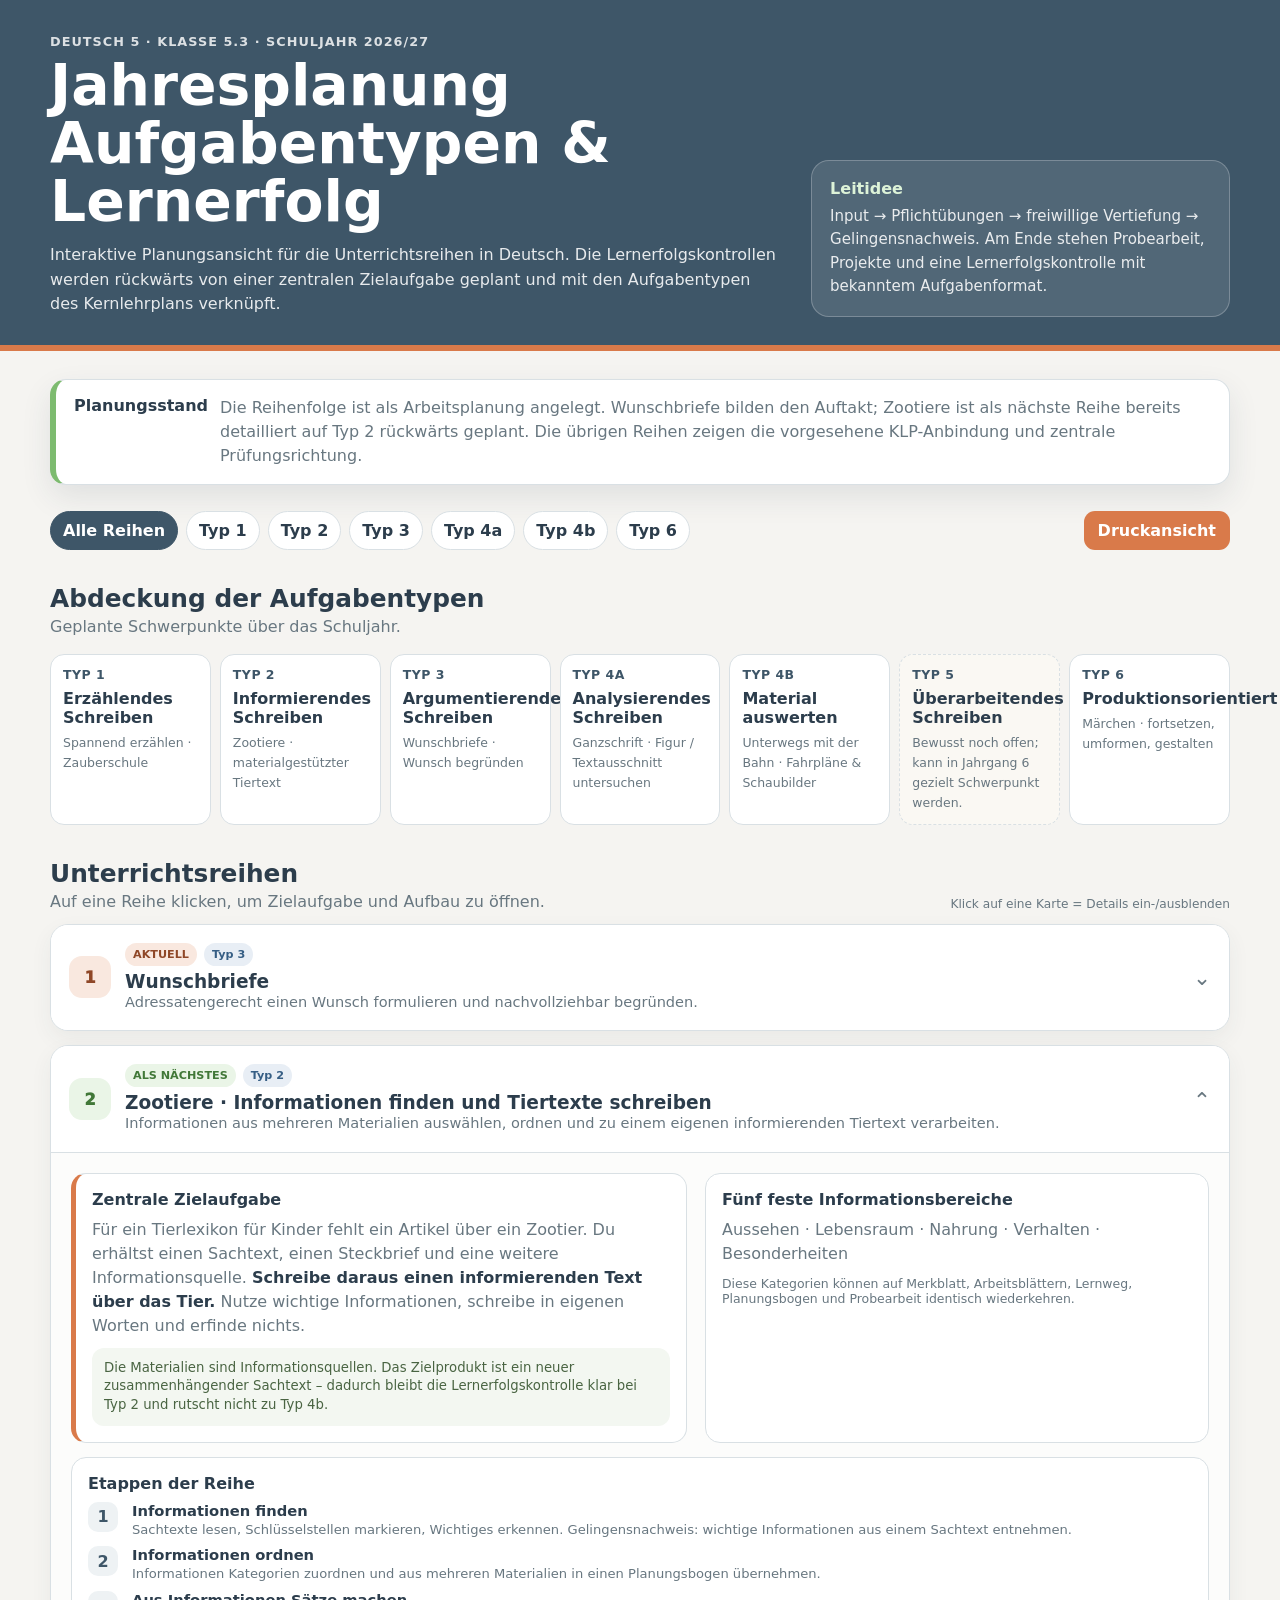
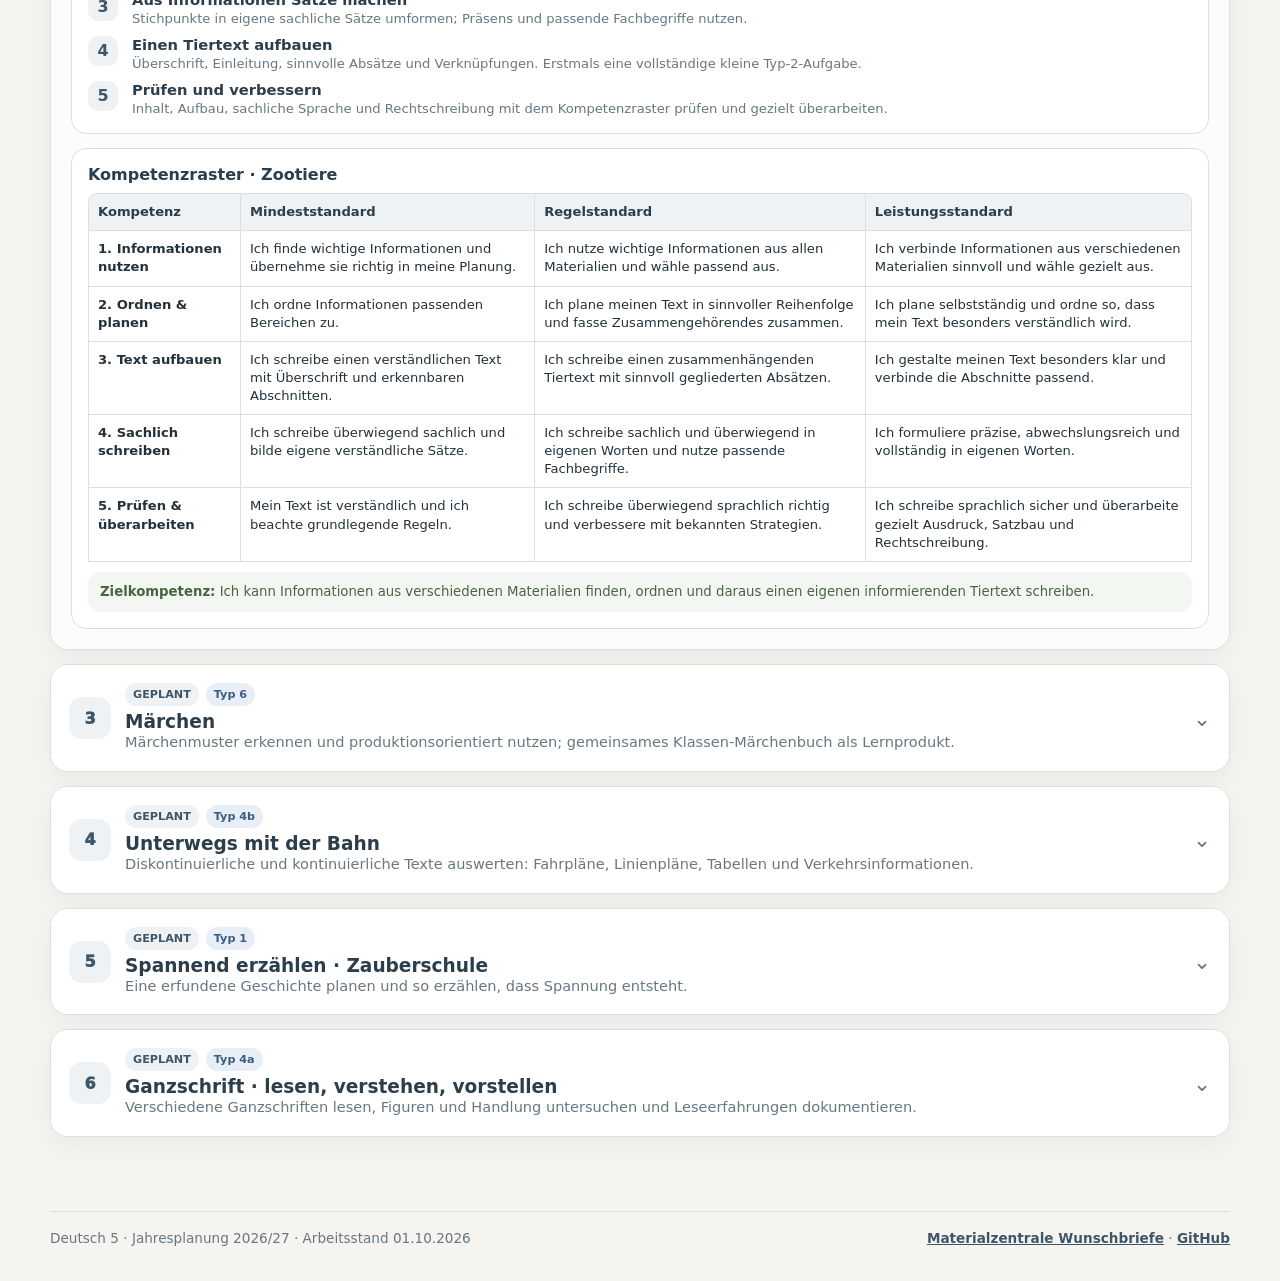
==== Jahresplanung/index.html @ 42d3bc6a "Jahresplanung: interaktive Übersicht der Deutsch-5-Reihen" ====
<!doctype html>
<html lang="de">
<head>
<meta charset="utf-8">
<meta name="viewport" content="width=device-width,initial-scale=1">
<meta name="theme-color" content="#3E5668">
<title>Deutsch 5 · Jahresplanung 2026/27</title>
<style>
:root{
  --slate:#3E5668;--slate-dark:#2C3D4C;--rust:#D97A4A;--sage:#7DBB6F;
  --paper:#F5F4F1;--ink:#24313A;--muted:#687780;--line:#D9E0E4;--white:#fff;
  --soft:#EEF2F4;--blue:#4F7EA8;--gold:#D9A441;--shadow:0 12px 30px rgba(44,61,76,.10)
}
*{box-sizing:border-box}
html{scroll-behavior:smooth}
body{margin:0;font-family:system-ui,-apple-system,"Segoe UI",Arial,sans-serif;background:var(--paper);color:var(--ink)}
button{font:inherit}
.shell{width:min(1180px,calc(100% - 28px));margin:auto}
header{background:var(--slate);color:white;border-bottom:6px solid var(--rust);padding:34px 0 28px}
.hero{display:grid;grid-template-columns:1.4fr .8fr;gap:28px;align-items:end}
.eyebrow{font-size:.8rem;font-weight:900;letter-spacing:.08em;text-transform:uppercase;opacity:.82}
h1{font-size:clamp(2.05rem,5vw,3.55rem);line-height:1.02;margin:8px 0 12px}
header p{margin:0;line-height:1.55;color:rgba(255,255,255,.88);max-width:760px}
.goal{background:rgba(255,255,255,.1);border:1px solid rgba(255,255,255,.24);border-radius:18px;padding:18px}
.goal b{display:block;color:#DDF3D8;margin-bottom:7px}
.goal p{font-size:.94rem}
main{padding:28px 0 52px}
.toolbar{display:flex;align-items:center;justify-content:space-between;gap:14px;flex-wrap:wrap;margin-bottom:20px}
.filters{display:flex;gap:8px;flex-wrap:wrap}
.filter{border:1px solid var(--line);background:white;color:var(--slate-dark);padding:9px 12px;border-radius:999px;font-weight:850;cursor:pointer}
.filter.active{background:var(--slate);color:white;border-color:var(--slate)}
.print{border:0;background:var(--rust);color:white;padding:10px 14px;border-radius:11px;font-weight:900;cursor:pointer}
.intro{display:flex;gap:12px;align-items:flex-start;background:white;border:1px solid var(--line);border-left:6px solid var(--sage);padding:16px 18px;border-radius:16px;box-shadow:var(--shadow);margin-bottom:26px}
.intro strong{color:var(--slate-dark)}
.intro span{color:var(--muted);line-height:1.5}
.coverage{display:grid;grid-template-columns:repeat(7,minmax(0,1fr));gap:9px;margin:18px 0 32px}
.typebox{background:white;border:1px solid var(--line);border-radius:14px;padding:12px;min-height:100px}
.typebox .type{font-size:.78rem;font-weight:900;color:var(--slate);text-transform:uppercase;letter-spacing:.04em}
.typebox strong{display:block;margin:7px 0 5px;color:var(--slate-dark)}
.typebox span{font-size:.78rem;color:var(--muted);line-height:1.35}
.typebox.open{border-style:dashed;background:#FAF8F3}
.section-head{display:flex;align-items:end;justify-content:space-between;gap:12px;margin:34px 0 13px}
.section-head h2{margin:0;color:var(--slate-dark);font-size:1.55rem}
.section-head p{margin:4px 0 0;color:var(--muted)}
.timeline{display:grid;gap:14px}
.unit{background:white;border:1px solid var(--line);border-radius:18px;box-shadow:0 8px 22px rgba(44,61,76,.06);overflow:hidden}
.unit[hidden]{display:none}
.unit-head{width:100%;border:0;background:white;text-align:left;padding:18px;display:grid;grid-template-columns:auto 1fr auto;gap:14px;align-items:center;cursor:pointer}
.nr{width:42px;height:42px;border-radius:13px;background:var(--soft);display:grid;place-items:center;font-weight:950;color:var(--slate)}
.unit.current .nr{background:#F9E8DF;color:#8F4727}
.unit.next .nr{background:#EAF5E7;color:#417838}
.unit-title{min-width:0}
.meta{display:flex;gap:7px;align-items:center;flex-wrap:wrap;margin-bottom:5px}
.badge{font-size:.7rem;font-weight:900;padding:5px 8px;border-radius:999px;background:var(--soft);color:var(--slate)}
.badge.current{background:#F9E8DF;color:#8F4727}
.badge.next{background:#EAF5E7;color:#417838}
.badge.type{background:#E8EEF5;color:#365E84}
.unit h3{margin:0;color:var(--slate-dark);font-size:1.16rem}
.unit-summary{margin-top:5px;color:var(--muted);line-height:1.42;font-size:.91rem}
.chev{font-size:1.35rem;color:var(--muted);transition:.2s transform}
.unit.open .chev{transform:rotate(180deg)}
.detail{display:none;border-top:1px solid var(--line);background:#FCFCFB;padding:20px}
.unit.open .detail{display:block}
.detail-grid{display:grid;grid-template-columns:1.1fr .9fr;gap:18px}
.panel{background:white;border:1px solid var(--line);border-radius:15px;padding:16px}
.panel h4{margin:0 0 9px;color:var(--slate-dark)}
.panel p{margin:0;color:var(--muted);line-height:1.5}
.task{border-left:5px solid var(--rust)}
.task strong{color:var(--slate-dark)}
.steps{display:grid;gap:8px;margin-top:8px}
.step{display:grid;grid-template-columns:34px 1fr;gap:10px;align-items:start}
.step i{font-style:normal;width:30px;height:30px;border-radius:10px;background:var(--soft);display:grid;place-items:center;font-weight:900;color:var(--slate)}
.step b{display:block;font-size:.92rem;color:var(--slate-dark)}
.step span{display:block;font-size:.82rem;color:var(--muted);line-height:1.35;margin-top:2px}
.comp{width:100%;border-collapse:separate;border-spacing:0;margin-top:9px;font-size:.82rem}
.comp th,.comp td{border-right:1px solid var(--line);border-bottom:1px solid var(--line);padding:9px;vertical-align:top;line-height:1.38}
.comp th:first-child,.comp td:first-child{border-left:1px solid var(--line)}
.comp th{background:var(--soft);color:var(--slate-dark);text-align:left}
.comp tr:first-child th{border-top:1px solid var(--line)}
.comp tr:first-child th:first-child{border-top-left-radius:9px}
.comp tr:first-child th:last-child{border-top-right-radius:9px}
.note{margin-top:10px;padding:11px 12px;border-radius:12px;background:#F3F7F1;color:#496442;font-size:.83rem;line-height:1.4}
.micro{font-size:.76rem;color:var(--muted)}
.legend{display:flex;gap:10px;flex-wrap:wrap;margin-top:10px}
.legend span{font-size:.78rem;color:var(--muted)}
footer{padding:22px 0 35px;color:var(--muted);font-size:.85rem}
footer .shell{border-top:1px solid var(--line);padding-top:18px;display:flex;justify-content:space-between;gap:12px;flex-wrap:wrap}
footer a{font-weight:800;color:var(--slate)}
@media(max-width:980px){.coverage{grid-template-columns:repeat(4,1fr)}.detail-grid{grid-template-columns:1fr}}
@media(max-width:760px){.hero{grid-template-columns:1fr}.coverage{grid-template-columns:repeat(2,1fr)}.unit-head{grid-template-columns:auto 1fr}.chev{grid-column:2;justify-self:end;margin-top:-36px}.comp{font-size:.75rem}}
@media(max-width:520px){.shell{width:min(100% - 18px,1180px)}.coverage{grid-template-columns:1fr}.unit-head{padding:15px}.detail{padding:14px}}
@media print{
  body{background:white}.toolbar,.chev{display:none!important}header{padding:18px 0;background:white;color:var(--ink);border-bottom:2px solid #999}header p{color:var(--muted)}.goal{border:1px solid #bbb}.goal b{color:var(--ink)}
  .unit{break-inside:avoid;box-shadow:none}.detail{display:block!important}.coverage{grid-template-columns:repeat(4,1fr)}footer{display:none}
}
</style>
</head>
<body>
<header>
  <div class="shell hero">
    <div>
      <div class="eyebrow">Deutsch 5 · Klasse 5.3 · Schuljahr 2026/27</div>
      <h1>Jahresplanung<br>Aufgabentypen & Lernerfolg</h1>
      <p>Interaktive Planungsansicht für die Unterrichtsreihen in Deutsch. Die Lernerfolgskontrollen werden rückwärts von einer zentralen Zielaufgabe geplant und mit den Aufgabentypen des Kernlehrplans verknüpft.</p>
    </div>
    <aside class="goal">
      <b>Leitidee</b>
      <p>Input → Pflichtübungen → freiwillige Vertiefung → Gelingensnachweis. Am Ende stehen Probearbeit, Projekte und eine Lernerfolgskontrolle mit bekanntem Aufgabenformat.</p>
    </aside>
  </div>
</header>

<main class="shell">
  <div class="intro">
    <strong>Planungsstand</strong>
    <span>Die Reihenfolge ist als Arbeitsplanung angelegt. Wunschbriefe bilden den Auftakt; Zootiere ist als nächste Reihe bereits detailliert auf Typ 2 rückwärts geplant. Die übrigen Reihen zeigen die vorgesehene KLP-Anbindung und zentrale Prüfungsrichtung.</span>
  </div>

  <div class="toolbar">
    <div class="filters" aria-label="Filter nach Aufgabentyp">
      <button class="filter active" data-filter="all">Alle Reihen</button>
      <button class="filter" data-filter="1">Typ 1</button>
      <button class="filter" data-filter="2">Typ 2</button>
      <button class="filter" data-filter="3">Typ 3</button>
      <button class="filter" data-filter="4a">Typ 4a</button>
      <button class="filter" data-filter="4b">Typ 4b</button>
      <button class="filter" data-filter="6">Typ 6</button>
    </div>
    <button class="print" onclick="window.print()">Druckansicht</button>
  </div>

  <div class="section-head">
    <div><h2>Abdeckung der Aufgabentypen</h2><p>Geplante Schwerpunkte über das Schuljahr.</p></div>
  </div>
  <div class="coverage">
    <div class="typebox"><div class="type">Typ 1</div><strong>Erzählendes Schreiben</strong><span>Spannend erzählen · Zauberschule</span></div>
    <div class="typebox"><div class="type">Typ 2</div><strong>Informierendes Schreiben</strong><span>Zootiere · materialgestützter Tiertext</span></div>
    <div class="typebox"><div class="type">Typ 3</div><strong>Argumentierendes Schreiben</strong><span>Wunschbriefe · Wunsch begründen</span></div>
    <div class="typebox"><div class="type">Typ 4a</div><strong>Analysierendes Schreiben</strong><span>Ganzschrift · Figur / Textausschnitt untersuchen</span></div>
    <div class="typebox"><div class="type">Typ 4b</div><strong>Material auswerten</strong><span>Unterwegs mit der Bahn · Fahrpläne & Schaubilder</span></div>
    <div class="typebox open"><div class="type">Typ 5</div><strong>Überarbeitendes Schreiben</strong><span>Bewusst noch offen; kann in Jahrgang 6 gezielt Schwerpunkt werden.</span></div>
    <div class="typebox"><div class="type">Typ 6</div><strong>Produktionsorientiert</strong><span>Märchen · fortsetzen, umformen, gestalten</span></div>
  </div>

  <div class="section-head">
    <div><h2>Unterrichtsreihen</h2><p>Auf eine Reihe klicken, um Zielaufgabe und Aufbau zu öffnen.</p></div>
    <div class="micro">Klick auf eine Karte = Details ein-/ausblenden</div>
  </div>

  <div class="timeline">

    <article class="unit current" data-type="3">
      <button class="unit-head" aria-expanded="false">
        <span class="nr">1</span>
        <span class="unit-title">
          <span class="meta"><span class="badge current">AKTUELL</span><span class="badge type">Typ 3</span></span>
          <h3>Wunschbriefe</h3>
          <span class="unit-summary">Adressatengerecht einen Wunsch formulieren und nachvollziehbar begründen.</span>
        </span>
        <span class="chev">⌄</span>
      </button>
      <div class="detail">
        <div class="detail-grid">
          <div class="panel task"><h4>Zentrale Lernerfolgskontrolle</h4><p><strong>Schreibe einen Wunschbrief</strong> zu einer schulnahen Situation. Formuliere deinen Wunsch freundlich und verständlich und begründe ihn passend für die angesprochene Person.</p></div>
          <div class="panel"><h4>Reihenlogik</h4><p>Briefaufbau, adressatengerechtes Formulieren, Wunsch präzisieren, Gründe entwickeln, Probearbeit und mehrere LEK-Termine.</p><div class="note">Die bestehende Reihe bleibt die Referenz für den SRL-Aufbau: klare Inputs, Pflichtübungen, freiwillige Vertiefungen, Projekte, Probearbeit und Lernerfolgskontrolle.</div></div>
        </div>
      </div>
    </article>

    <article class="unit next open" data-type="2">
      <button class="unit-head" aria-expanded="true">
        <span class="nr">2</span>
        <span class="unit-title">
          <span class="meta"><span class="badge next">ALS NÄCHSTES</span><span class="badge type">Typ 2</span></span>
          <h3>Zootiere · Informationen finden und Tiertexte schreiben</h3>
          <span class="unit-summary">Informationen aus mehreren Materialien auswählen, ordnen und zu einem eigenen informierenden Tiertext verarbeiten.</span>
        </span>
        <span class="chev">⌄</span>
      </button>
      <div class="detail">
        <div class="detail-grid">
          <div class="panel task">
            <h4>Zentrale Zielaufgabe</h4>
            <p>Für ein Tierlexikon für Kinder fehlt ein Artikel über ein Zootier. Du erhältst einen Sachtext, einen Steckbrief und eine weitere Informationsquelle. <strong>Schreibe daraus einen informierenden Text über das Tier.</strong> Nutze wichtige Informationen, schreibe in eigenen Worten und erfinde nichts.</p>
            <div class="note">Die Materialien sind Informationsquellen. Das Zielprodukt ist ein neuer zusammenhängender Sachtext – dadurch bleibt die Lernerfolgskontrolle klar bei Typ 2 und rutscht nicht zu Typ 4b.</div>
          </div>
          <div class="panel">
            <h4>Fünf feste Informationsbereiche</h4>
            <p>Aussehen · Lebensraum · Nahrung · Verhalten · Besonderheiten</p>
            <div class="legend"><span>Diese Kategorien können auf Merkblatt, Arbeitsblättern, Lernweg, Planungsbogen und Probearbeit identisch wiederkehren.</span></div>
          </div>
        </div>

        <div class="panel" style="margin-top:14px">
          <h4>Etappen der Reihe</h4>
          <div class="steps">
            <div class="step"><i>1</i><div><b>Informationen finden</b><span>Sachtexte lesen, Schlüsselstellen markieren, Wichtiges erkennen. Gelingensnachweis: wichtige Informationen aus einem Sachtext entnehmen.</span></div></div>
            <div class="step"><i>2</i><div><b>Informationen ordnen</b><span>Informationen Kategorien zuordnen und aus mehreren Materialien in einen Planungsbogen übernehmen.</span></div></div>
            <div class="step"><i>3</i><div><b>Aus Informationen Sätze machen</b><span>Stichpunkte in eigene sachliche Sätze umformen; Präsens und passende Fachbegriffe nutzen.</span></div></div>
            <div class="step"><i>4</i><div><b>Einen Tiertext aufbauen</b><span>Überschrift, Einleitung, sinnvolle Absätze und Verknüpfungen. Erstmals eine vollständige kleine Typ-2-Aufgabe.</span></div></div>
            <div class="step"><i>5</i><div><b>Prüfen und verbessern</b><span>Inhalt, Aufbau, sachliche Sprache und Rechtschreibung mit dem Kompetenzraster prüfen und gezielt überarbeiten.</span></div></div>
          </div>
        </div>

        <div class="panel" style="margin-top:14px">
          <h4>Kompetenzraster · Zootiere</h4>
          <table class="comp">
            <tr><th>Kompetenz</th><th>Mindeststandard</th><th>Regelstandard</th><th>Leistungsstandard</th></tr>
            <tr><td><b>1. Informationen nutzen</b></td><td>Ich finde wichtige Informationen und übernehme sie richtig in meine Planung.</td><td>Ich nutze wichtige Informationen aus allen Materialien und wähle passend aus.</td><td>Ich verbinde Informationen aus verschiedenen Materialien sinnvoll und wähle gezielt aus.</td></tr>
            <tr><td><b>2. Ordnen & planen</b></td><td>Ich ordne Informationen passenden Bereichen zu.</td><td>Ich plane meinen Text in sinnvoller Reihenfolge und fasse Zusammengehörendes zusammen.</td><td>Ich plane selbstständig und ordne so, dass mein Text besonders verständlich wird.</td></tr>
            <tr><td><b>3. Text aufbauen</b></td><td>Ich schreibe einen verständlichen Text mit Überschrift und erkennbaren Abschnitten.</td><td>Ich schreibe einen zusammenhängenden Tiertext mit sinnvoll gegliederten Absätzen.</td><td>Ich gestalte meinen Text besonders klar und verbinde die Abschnitte passend.</td></tr>
            <tr><td><b>4. Sachlich schreiben</b></td><td>Ich schreibe überwiegend sachlich und bilde eigene verständliche Sätze.</td><td>Ich schreibe sachlich und überwiegend in eigenen Worten und nutze passende Fachbegriffe.</td><td>Ich formuliere präzise, abwechslungsreich und vollständig in eigenen Worten.</td></tr>
            <tr><td><b>5. Prüfen & überarbeiten</b></td><td>Mein Text ist verständlich und ich beachte grundlegende Regeln.</td><td>Ich schreibe überwiegend sprachlich richtig und verbessere mit bekannten Strategien.</td><td>Ich schreibe sprachlich sicher und überarbeite gezielt Ausdruck, Satzbau und Rechtschreibung.</td></tr>
          </table>
          <div class="note"><strong>Zielkompetenz:</strong> Ich kann Informationen aus verschiedenen Materialien finden, ordnen und daraus einen eigenen informierenden Tiertext schreiben.</div>
        </div>
      </div>
    </article>

    <article class="unit" data-type="6">
      <button class="unit-head" aria-expanded="false">
        <span class="nr">3</span>
        <span class="unit-title">
          <span class="meta"><span class="badge">GEPLANT</span><span class="badge type">Typ 6</span></span>
          <h3>Märchen</h3>
          <span class="unit-summary">Märchenmuster erkennen und produktionsorientiert nutzen; gemeinsames Klassen-Märchenbuch als Lernprodukt.</span>
        </span>
        <span class="chev">⌄</span>
      </button>
      <div class="detail">
        <div class="detail-grid">
          <div class="panel task"><h4>Zentrale Lernerfolgskontrolle</h4><p>Ein Märchen nach klaren Vorgaben <strong>fortsetzen, umformen oder neu strukturieren</strong>. Vorgegebene Märchenmerkmale und ein verständlicher Handlungsverlauf werden gezielt genutzt.</p></div>
          <div class="panel"><h4>Mögliche Etappen</h4><p>Märchenmerkmale entdecken → Figuren und typische Rollen → Handlungsaufbau → Sprache und Erzählmuster → eigene Produktion → Überarbeitung.</p><div class="note">Lernprodukt: klassenweites Märchenbuch. Die Prüfungsaufgabe bleibt davon unabhängig und verwendet einen neuen Ausgangstext bzw. neue Vorgaben.</div></div>
        </div>
      </div>
    </article>

    <article class="unit" data-type="4b">
      <button class="unit-head" aria-expanded="false">
        <span class="nr">4</span>
        <span class="unit-title">
          <span class="meta"><span class="badge">GEPLANT</span><span class="badge type">Typ 4b</span></span>
          <h3>Unterwegs mit der Bahn</h3>
          <span class="unit-summary">Diskontinuierliche und kontinuierliche Texte auswerten: Fahrpläne, Linienpläne, Tabellen und Verkehrsinformationen.</span>
        </span>
        <span class="chev">⌄</span>
      </button>
      <div class="detail">
        <div class="detail-grid">
          <div class="panel task"><h4>Zentrale Lernerfolgskontrolle</h4><p>Eine konkrete Fahrt planen und begründete Entscheidungen aus mehreren Materialien ableiten: <strong>Verbindungen ermitteln, Umstiege erkennen, Informationen vergleichen und Aussagen belegen.</strong></p></div>
          <div class="panel"><h4>Mögliche Etappen</h4><p>Fahrplantabellen lesen → Linienpläne verstehen → Informationen kombinieren → Verbindungen vergleichen → Störungen / Hinweise einbeziehen → komplexe Materialaufgabe.</p></div>
        </div>
      </div>
    </article>

    <article class="unit" data-type="1">
      <button class="unit-head" aria-expanded="false">
        <span class="nr">5</span>
        <span class="unit-title">
          <span class="meta"><span class="badge">GEPLANT</span><span class="badge type">Typ 1</span></span>
          <h3>Spannend erzählen · Zauberschule</h3>
          <span class="unit-summary">Eine erfundene Geschichte planen und so erzählen, dass Spannung entsteht.</span>
        </span>
        <span class="chev">⌄</span>
      </button>
      <div class="detail">
        <div class="detail-grid">
          <div class="panel task"><h4>Zentrale Lernerfolgskontrolle</h4><p>Aus einer Ausgangssituation an einer erfundenen Zauberschule eine <strong>spannende Erzählung</strong> entwickeln. Figuren, Handlung, Spannungsaufbau und sprachliche Mittel werden passend eingesetzt.</p></div>
          <div class="panel"><h4>Mögliche Etappen</h4><p>Ideen entwickeln → Handlung planen → Spannungskurve → anschaulich erzählen → wörtliche Rede / Gedanken → Schluss gestalten → überarbeiten.</p></div>
        </div>
      </div>
    </article>

    <article class="unit" data-type="4a">
      <button class="unit-head" aria-expanded="false">
        <span class="nr">6</span>
        <span class="unit-title">
          <span class="meta"><span class="badge">GEPLANT</span><span class="badge type">Typ 4a</span></span>
          <h3>Ganzschrift · lesen, verstehen, vorstellen</h3>
          <span class="unit-summary">Verschiedene Ganzschriften lesen, Figuren und Handlung untersuchen und Leseerfahrungen dokumentieren.</span>
        </span>
        <span class="chev">⌄</span>
      </button>
      <div class="detail">
        <div class="detail-grid">
          <div class="panel task"><h4>Prüfungsrichtung</h4><p>Einen überschaubaren Ausschnitt einer gelesenen Ganzschrift untersuchen, z. B. <strong>eine Figur charakterisieren, eine Figurenbeziehung erklären oder eine Textstelle in den Handlungszusammenhang einordnen.</strong></p></div>
          <div class="panel"><h4>Alternative Prüfungsleistung</h4><p>Je nach schulinterner Festlegung kann die Reihe auch ein umfangreicheres Portfolio oder Lesetagebuch hervorbringen. Die Typ-4a-Kompetenzen werden dann trotzdem im Unterricht gezielt aufgebaut und sichtbar gemacht.</p></div>
        </div>
      </div>
    </article>

  </div>
</main>

<footer>
  <div class="shell">
    <span>Deutsch 5 · Jahresplanung 2026/27 · Arbeitsstand 01.10.2026</span>
    <span><a href="../index.html">Materialzentrale Wunschbriefe</a> · <a href="https://github.com/technikerleben/d5ur1-wunschbriefe">GitHub</a></span>
  </div>
</footer>

<script>
const units=[...document.querySelectorAll('.unit')];
document.querySelectorAll('.unit-head').forEach(btn=>{
  btn.addEventListener('click',()=>{
    const unit=btn.closest('.unit');
    const open=unit.classList.toggle('open');
    btn.setAttribute('aria-expanded',String(open));
  });
});
document.querySelectorAll('.filter').forEach(btn=>{
  btn.addEventListener('click',()=>{
    document.querySelectorAll('.filter').forEach(b=>b.classList.remove('active'));
    btn.classList.add('active');
    const f=btn.dataset.filter;
    units.forEach(unit=>{
      unit.hidden=!(f==='all'||unit.dataset.type===f);
    });
  });
});
</script>
</body>
</html>
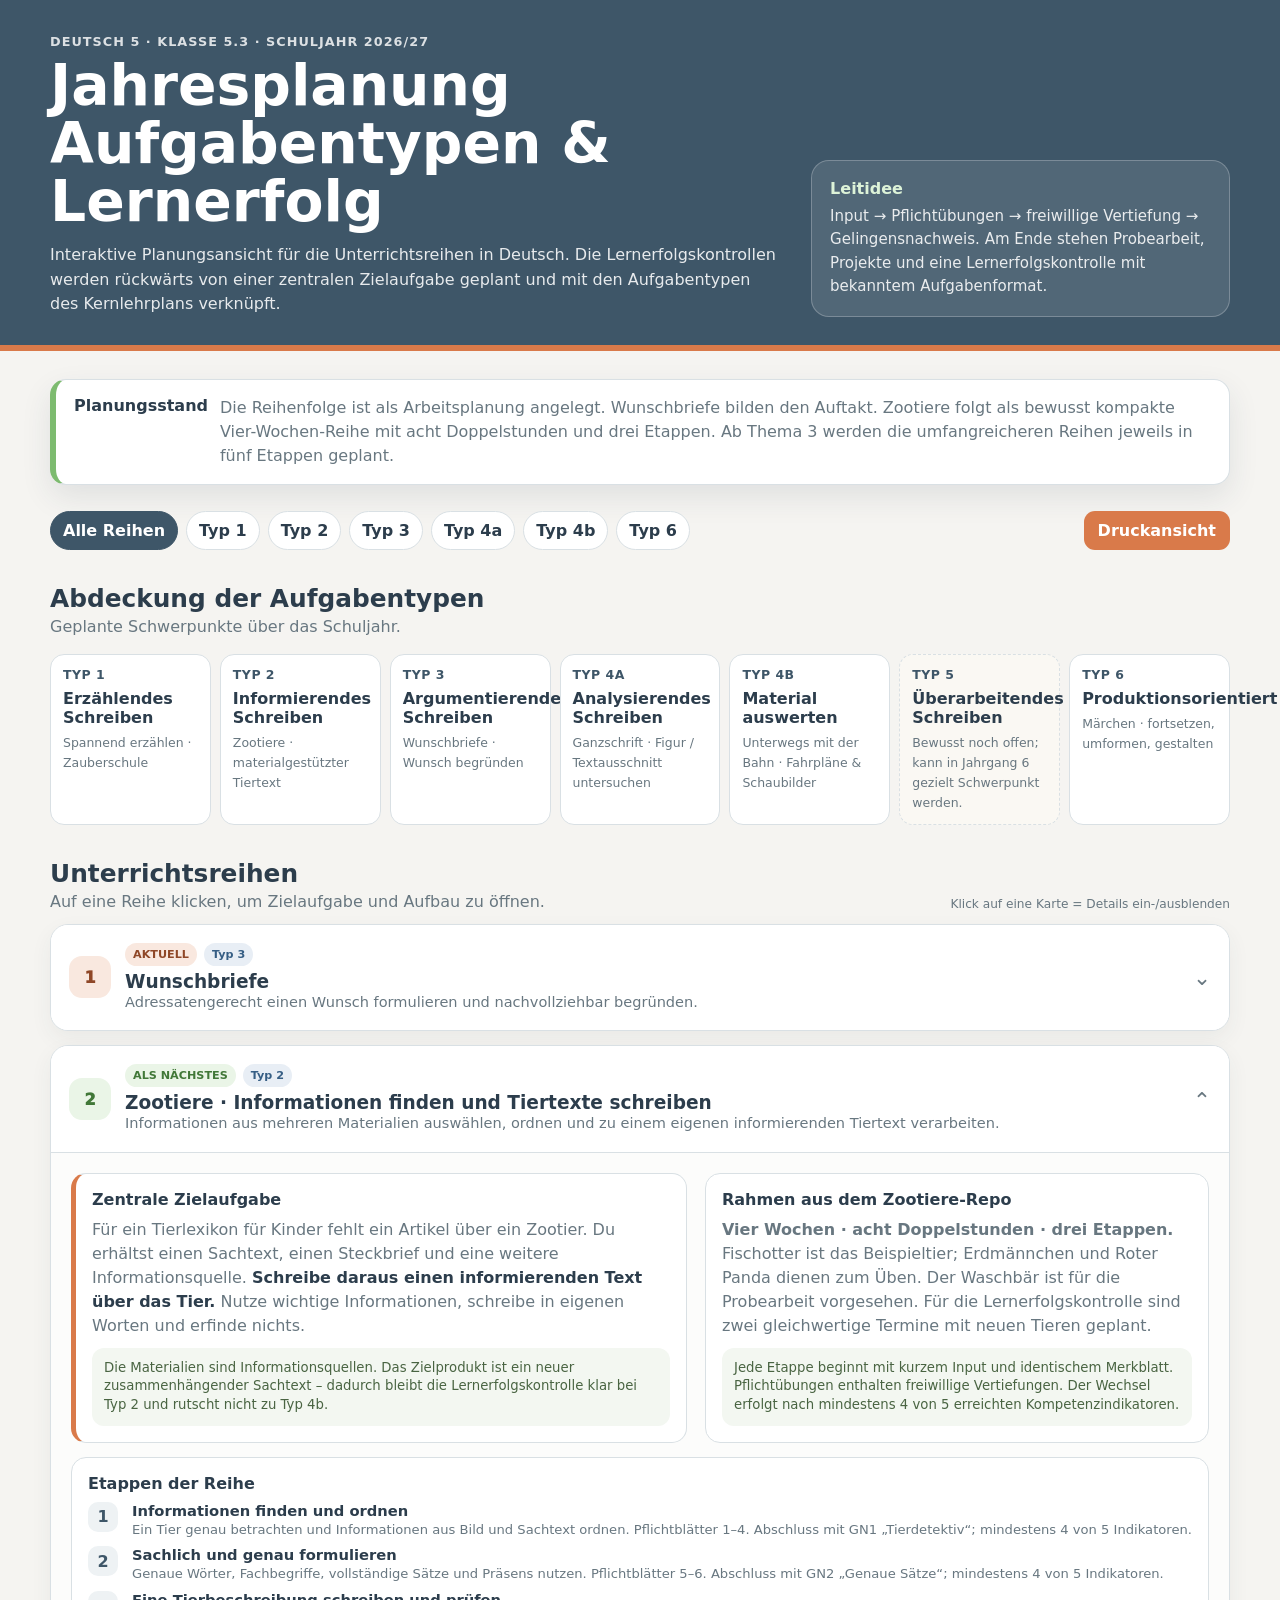
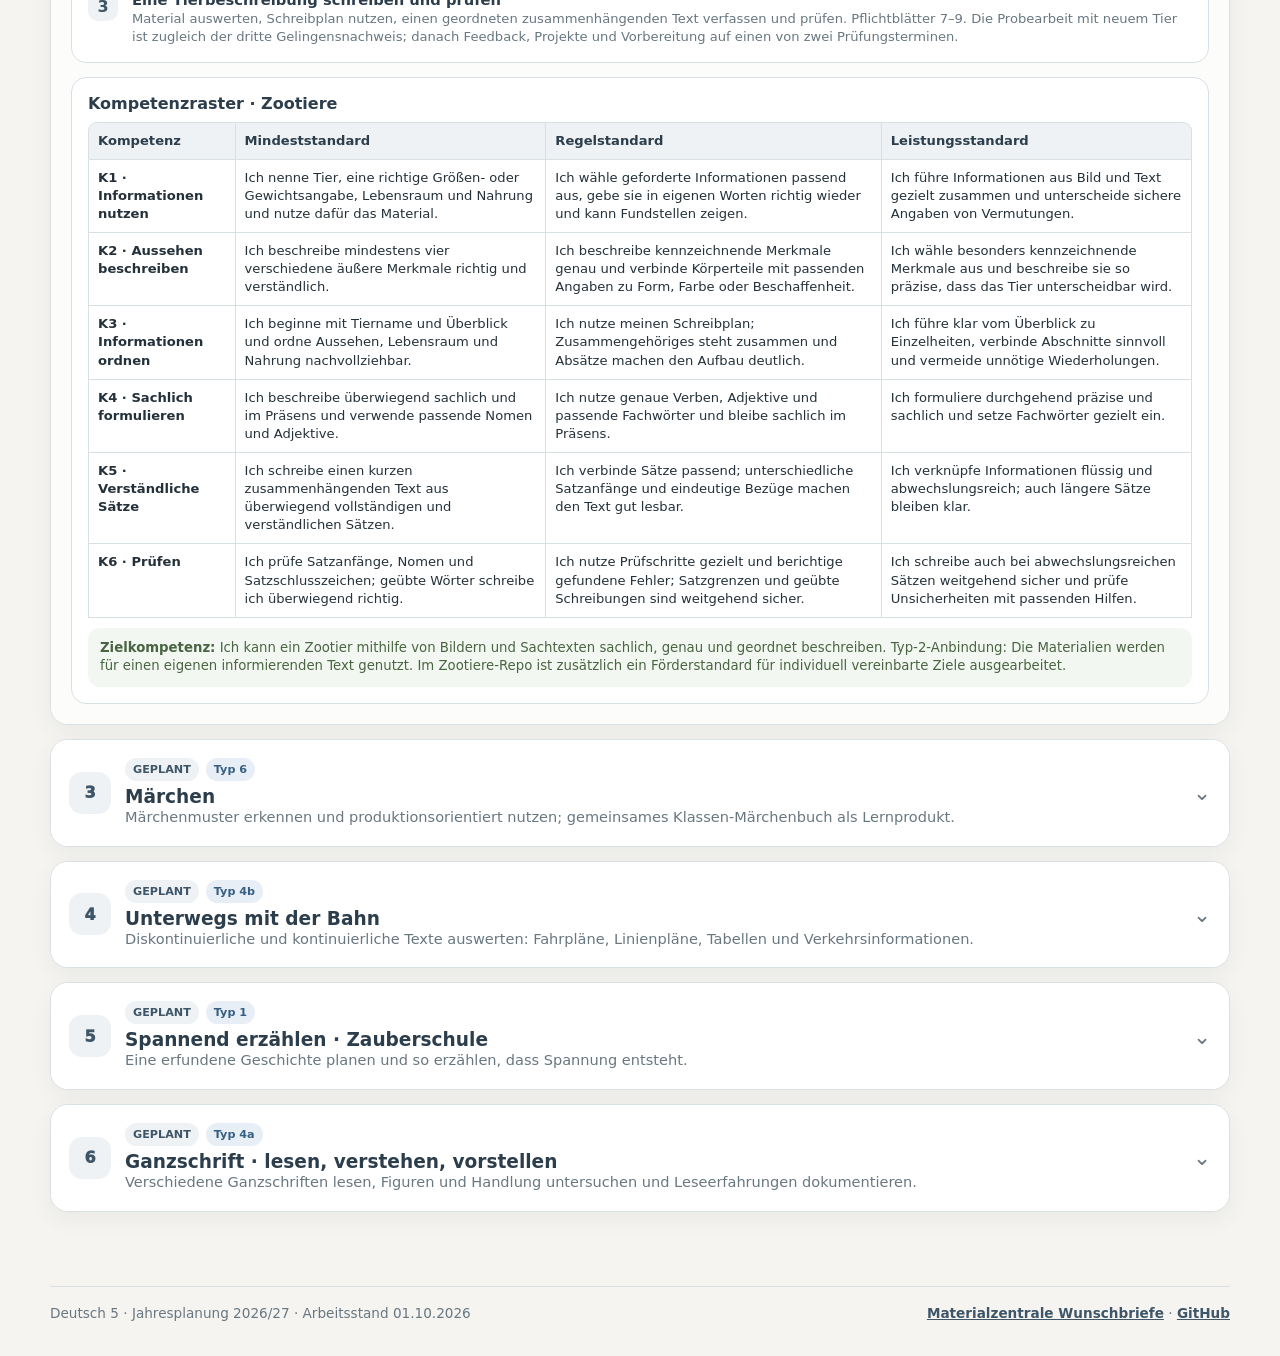
==== commit c191cfaf: "Jahresplanung: Zootiere an bestehende 3-Etappen-Reihe anpassen und Themen 3-6 in fünf Etappen planen" ====
--- a/Jahresplanung/index.html
+++ b/Jahresplanung/index.html
@@ -113,7 +113,7 @@
 <main class="shell">
   <div class="intro">
     <strong>Planungsstand</strong>
-    <span>Die Reihenfolge ist als Arbeitsplanung angelegt. Wunschbriefe bilden den Auftakt; Zootiere ist als nächste Reihe bereits detailliert auf Typ 2 rückwärts geplant. Die übrigen Reihen zeigen die vorgesehene KLP-Anbindung und zentrale Prüfungsrichtung.</span>
+    <span>Die Reihenfolge ist als Arbeitsplanung angelegt. Wunschbriefe bilden den Auftakt. Zootiere folgt als bewusst kompakte Vier-Wochen-Reihe mit acht Doppelstunden und drei Etappen. Ab Thema 3 werden die umfangreicheren Reihen jeweils in fünf Etappen geplant.</span>
   </div>
 
   <div class="toolbar">
@@ -185,20 +185,18 @@
             <div class="note">Die Materialien sind Informationsquellen. Das Zielprodukt ist ein neuer zusammenhängender Sachtext – dadurch bleibt die Lernerfolgskontrolle klar bei Typ 2 und rutscht nicht zu Typ 4b.</div>
           </div>
           <div class="panel">
-            <h4>Fünf feste Informationsbereiche</h4>
-            <p>Aussehen · Lebensraum · Nahrung · Verhalten · Besonderheiten</p>
-            <div class="legend"><span>Diese Kategorien können auf Merkblatt, Arbeitsblättern, Lernweg, Planungsbogen und Probearbeit identisch wiederkehren.</span></div>
+            <h4>Rahmen aus dem Zootiere-Repo</h4>
+            <p><strong>Vier Wochen · acht Doppelstunden · drei Etappen.</strong> Fischotter ist das Beispieltier; Erdmännchen und Roter Panda dienen zum Üben. Der Waschbär ist für die Probearbeit vorgesehen. Für die Lernerfolgskontrolle sind zwei gleichwertige Termine mit neuen Tieren geplant.</p>
+            <div class="note">Jede Etappe beginnt mit kurzem Input und identischem Merkblatt. Pflichtübungen enthalten freiwillige Vertiefungen. Der Wechsel erfolgt nach mindestens 4 von 5 erreichten Kompetenzindikatoren.</div>
           </div>
         </div>
 
         <div class="panel" style="margin-top:14px">
           <h4>Etappen der Reihe</h4>
           <div class="steps">
-            <div class="step"><i>1</i><div><b>Informationen finden</b><span>Sachtexte lesen, Schlüsselstellen markieren, Wichtiges erkennen. Gelingensnachweis: wichtige Informationen aus einem Sachtext entnehmen.</span></div></div>
-            <div class="step"><i>2</i><div><b>Informationen ordnen</b><span>Informationen Kategorien zuordnen und aus mehreren Materialien in einen Planungsbogen übernehmen.</span></div></div>
-            <div class="step"><i>3</i><div><b>Aus Informationen Sätze machen</b><span>Stichpunkte in eigene sachliche Sätze umformen; Präsens und passende Fachbegriffe nutzen.</span></div></div>
-            <div class="step"><i>4</i><div><b>Einen Tiertext aufbauen</b><span>Überschrift, Einleitung, sinnvolle Absätze und Verknüpfungen. Erstmals eine vollständige kleine Typ-2-Aufgabe.</span></div></div>
-            <div class="step"><i>5</i><div><b>Prüfen und verbessern</b><span>Inhalt, Aufbau, sachliche Sprache und Rechtschreibung mit dem Kompetenzraster prüfen und gezielt überarbeiten.</span></div></div>
+            <div class="step"><i>1</i><div><b>Informationen finden und ordnen</b><span>Ein Tier genau betrachten und Informationen aus Bild und Sachtext ordnen. Pflichtblätter 1–4. Abschluss mit GN1 „Tierdetektiv“; mindestens 4 von 5 Indikatoren.</span></div></div>
+            <div class="step"><i>2</i><div><b>Sachlich und genau formulieren</b><span>Genaue Wörter, Fachbegriffe, vollständige Sätze und Präsens nutzen. Pflichtblätter 5–6. Abschluss mit GN2 „Genaue Sätze“; mindestens 4 von 5 Indikatoren.</span></div></div>
+            <div class="step"><i>3</i><div><b>Eine Tierbeschreibung schreiben und prüfen</b><span>Material auswerten, Schreibplan nutzen, einen geordneten zusammenhängenden Text verfassen und prüfen. Pflichtblätter 7–9. Die Probearbeit mit neuem Tier ist zugleich der dritte Gelingensnachweis; danach Feedback, Projekte und Vorbereitung auf einen von zwei Prüfungsterminen.</span></div></div>
           </div>
         </div>
 
@@ -206,13 +204,14 @@
           <h4>Kompetenzraster · Zootiere</h4>
           <table class="comp">
             <tr><th>Kompetenz</th><th>Mindeststandard</th><th>Regelstandard</th><th>Leistungsstandard</th></tr>
-            <tr><td><b>1. Informationen nutzen</b></td><td>Ich finde wichtige Informationen und übernehme sie richtig in meine Planung.</td><td>Ich nutze wichtige Informationen aus allen Materialien und wähle passend aus.</td><td>Ich verbinde Informationen aus verschiedenen Materialien sinnvoll und wähle gezielt aus.</td></tr>
-            <tr><td><b>2. Ordnen & planen</b></td><td>Ich ordne Informationen passenden Bereichen zu.</td><td>Ich plane meinen Text in sinnvoller Reihenfolge und fasse Zusammengehörendes zusammen.</td><td>Ich plane selbstständig und ordne so, dass mein Text besonders verständlich wird.</td></tr>
-            <tr><td><b>3. Text aufbauen</b></td><td>Ich schreibe einen verständlichen Text mit Überschrift und erkennbaren Abschnitten.</td><td>Ich schreibe einen zusammenhängenden Tiertext mit sinnvoll gegliederten Absätzen.</td><td>Ich gestalte meinen Text besonders klar und verbinde die Abschnitte passend.</td></tr>
-            <tr><td><b>4. Sachlich schreiben</b></td><td>Ich schreibe überwiegend sachlich und bilde eigene verständliche Sätze.</td><td>Ich schreibe sachlich und überwiegend in eigenen Worten und nutze passende Fachbegriffe.</td><td>Ich formuliere präzise, abwechslungsreich und vollständig in eigenen Worten.</td></tr>
-            <tr><td><b>5. Prüfen & überarbeiten</b></td><td>Mein Text ist verständlich und ich beachte grundlegende Regeln.</td><td>Ich schreibe überwiegend sprachlich richtig und verbessere mit bekannten Strategien.</td><td>Ich schreibe sprachlich sicher und überarbeite gezielt Ausdruck, Satzbau und Rechtschreibung.</td></tr>
+            <tr><td><b>K1 · Informationen nutzen</b></td><td>Ich nenne Tier, eine richtige Größen- oder Gewichtsangabe, Lebensraum und Nahrung und nutze dafür das Material.</td><td>Ich wähle geforderte Informationen passend aus, gebe sie in eigenen Worten richtig wieder und kann Fundstellen zeigen.</td><td>Ich führe Informationen aus Bild und Text gezielt zusammen und unterscheide sichere Angaben von Vermutungen.</td></tr>
+            <tr><td><b>K2 · Aussehen beschreiben</b></td><td>Ich beschreibe mindestens vier verschiedene äußere Merkmale richtig und verständlich.</td><td>Ich beschreibe kennzeichnende Merkmale genau und verbinde Körperteile mit passenden Angaben zu Form, Farbe oder Beschaffenheit.</td><td>Ich wähle besonders kennzeichnende Merkmale aus und beschreibe sie so präzise, dass das Tier unterscheidbar wird.</td></tr>
+            <tr><td><b>K3 · Informationen ordnen</b></td><td>Ich beginne mit Tiername und Überblick und ordne Aussehen, Lebensraum und Nahrung nachvollziehbar.</td><td>Ich nutze meinen Schreibplan; Zusammengehöriges steht zusammen und Absätze machen den Aufbau deutlich.</td><td>Ich führe klar vom Überblick zu Einzelheiten, verbinde Abschnitte sinnvoll und vermeide unnötige Wiederholungen.</td></tr>
+            <tr><td><b>K4 · Sachlich formulieren</b></td><td>Ich beschreibe überwiegend sachlich und im Präsens und verwende passende Nomen und Adjektive.</td><td>Ich nutze genaue Verben, Adjektive und passende Fachwörter und bleibe sachlich im Präsens.</td><td>Ich formuliere durchgehend präzise und sachlich und setze Fachwörter gezielt ein.</td></tr>
+            <tr><td><b>K5 · Verständliche Sätze</b></td><td>Ich schreibe einen kurzen zusammenhängenden Text aus überwiegend vollständigen und verständlichen Sätzen.</td><td>Ich verbinde Sätze passend; unterschiedliche Satzanfänge und eindeutige Bezüge machen den Text gut lesbar.</td><td>Ich verknüpfe Informationen flüssig und abwechslungsreich; auch längere Sätze bleiben klar.</td></tr>
+            <tr><td><b>K6 · Prüfen</b></td><td>Ich prüfe Satzanfänge, Nomen und Satzschlusszeichen; geübte Wörter schreibe ich überwiegend richtig.</td><td>Ich nutze Prüfschritte gezielt und berichtige gefundene Fehler; Satzgrenzen und geübte Schreibungen sind weitgehend sicher.</td><td>Ich schreibe auch bei abwechslungsreichen Sätzen weitgehend sicher und prüfe Unsicherheiten mit passenden Hilfen.</td></tr>
           </table>
-          <div class="note"><strong>Zielkompetenz:</strong> Ich kann Informationen aus verschiedenen Materialien finden, ordnen und daraus einen eigenen informierenden Tiertext schreiben.</div>
+          <div class="note"><strong>Zielkompetenz:</strong> Ich kann ein Zootier mithilfe von Bildern und Sachtexten sachlich, genau und geordnet beschreiben. Typ-2-Anbindung: Die Materialien werden für einen eigenen informierenden Text genutzt. Im Zootiere-Repo ist zusätzlich ein Förderstandard für individuell vereinbarte Ziele ausgearbeitet.</div>
         </div>
       </div>
     </article>
@@ -230,7 +229,16 @@
       <div class="detail">
         <div class="detail-grid">
           <div class="panel task"><h4>Zentrale Lernerfolgskontrolle</h4><p>Ein Märchen nach klaren Vorgaben <strong>fortsetzen, umformen oder neu strukturieren</strong>. Vorgegebene Märchenmerkmale und ein verständlicher Handlungsverlauf werden gezielt genutzt.</p></div>
-          <div class="panel"><h4>Mögliche Etappen</h4><p>Märchenmerkmale entdecken → Figuren und typische Rollen → Handlungsaufbau → Sprache und Erzählmuster → eigene Produktion → Überarbeitung.</p><div class="note">Lernprodukt: klassenweites Märchenbuch. Die Prüfungsaufgabe bleibt davon unabhängig und verwendet einen neuen Ausgangstext bzw. neue Vorgaben.</div></div>
+          <div class="panel"><h4>Fünf Etappen</h4>
+            <div class="steps">
+              <div class="step"><i>1</i><div><b>Märchen erkennen</b><span>Typische Merkmale in bekannten und unbekannten Märchen finden und belegen.</span></div></div>
+              <div class="step"><i>2</i><div><b>Figuren und Rollen verstehen</b><span>Heldinnen und Helden, Gegenspieler, Helfer, Aufgaben und typische Gegensätze untersuchen.</span></div></div>
+              <div class="step"><i>3</i><div><b>Märchen aufbauen</b><span>Ausgangslage, Aufgabe oder Not, Prüfungen, Wendepunkt und Lösung erkennen und für eigene Texte planen.</span></div></div>
+              <div class="step"><i>4</i><div><b>Märchensprache nutzen</b><span>Typische Anfänge und Schlüsse, Wiederholungen, magische Elemente und passende Erzählmuster gezielt einsetzen.</span></div></div>
+              <div class="step"><i>5</i><div><b>Ein Märchen gestalten</b><span>Ein Märchen nach Vorgaben fortsetzen, umformen oder selbst gestalten, überarbeiten und als Beitrag zum klassenweiten Märchenbuch veröffentlichen.</span></div></div>
+            </div>
+            <div class="note">Das Märchenbuch ist Lernprodukt. Die Lernerfolgskontrolle nutzt einen neuen Ausgangstext bzw. neue Vorgaben und prüft Typ 6.</div>
+          </div>
         </div>
       </div>
     </article>
@@ -248,7 +256,15 @@
       <div class="detail">
         <div class="detail-grid">
           <div class="panel task"><h4>Zentrale Lernerfolgskontrolle</h4><p>Eine konkrete Fahrt planen und begründete Entscheidungen aus mehreren Materialien ableiten: <strong>Verbindungen ermitteln, Umstiege erkennen, Informationen vergleichen und Aussagen belegen.</strong></p></div>
-          <div class="panel"><h4>Mögliche Etappen</h4><p>Fahrplantabellen lesen → Linienpläne verstehen → Informationen kombinieren → Verbindungen vergleichen → Störungen / Hinweise einbeziehen → komplexe Materialaufgabe.</p></div>
+          <div class="panel"><h4>Fünf Etappen</h4>
+            <div class="steps">
+              <div class="step"><i>1</i><div><b>Fahrpläne lesen</b><span>Abfahrt, Ankunft, Dauer, Gleis und Umstieg sicher aus Tabellen entnehmen.</span></div></div>
+              <div class="step"><i>2</i><div><b>Linienpläne verstehen</b><span>Strecken, Haltestellen, Richtungen und Umsteigepunkte in Schaubildern erkennen.</span></div></div>
+              <div class="step"><i>3</i><div><b>Informationen verbinden</b><span>Angaben aus Fahrplan, Linienplan und kurzen Hinweisen zusammenführen.</span></div></div>
+              <div class="step"><i>4</i><div><b>Verbindungen vergleichen</b><span>Mehrere Reisemöglichkeiten nach vorgegebenen Kriterien vergleichen und Entscheidungen mit Materialangaben begründen.</span></div></div>
+              <div class="step"><i>5</i><div><b>Eine Fahrt vollständig planen</b><span>Eine komplexere Alltagssituation mit mehreren Materialien lösen, Ergebnisse prüfen und nachvollziehbar darstellen.</span></div></div>
+            </div>
+          </div>
         </div>
       </div>
     </article>
@@ -266,7 +282,15 @@
       <div class="detail">
         <div class="detail-grid">
           <div class="panel task"><h4>Zentrale Lernerfolgskontrolle</h4><p>Aus einer Ausgangssituation an einer erfundenen Zauberschule eine <strong>spannende Erzählung</strong> entwickeln. Figuren, Handlung, Spannungsaufbau und sprachliche Mittel werden passend eingesetzt.</p></div>
-          <div class="panel"><h4>Mögliche Etappen</h4><p>Ideen entwickeln → Handlung planen → Spannungskurve → anschaulich erzählen → wörtliche Rede / Gedanken → Schluss gestalten → überarbeiten.</p></div>
+          <div class="panel"><h4>Fünf Etappen</h4>
+            <div class="steps">
+              <div class="step"><i>1</i><div><b>Eine Erzählidee entwickeln</b><span>Figuren, Ort, Problem und magisches Element aus einer Ausgangssituation entwickeln.</span></div></div>
+              <div class="step"><i>2</i><div><b>Handlung planen</b><span>Einen verständlichen Erzählverlauf mit Anfang, Zuspitzung, Höhepunkt und Schluss planen.</span></div></div>
+              <div class="step"><i>3</i><div><b>Spannung erzeugen</b><span>Tempo, Verzögerung, Andeutungen und passende Satzgestaltung nutzen, um Spannung aufzubauen.</span></div></div>
+              <div class="step"><i>4</i><div><b>Anschaulich erzählen</b><span>Wörtliche Rede, Gedanken, Gefühle, treffende Verben und genaue Beschreibungen einsetzen.</span></div></div>
+              <div class="step"><i>5</i><div><b>Eine spannende Geschichte schreiben</b><span>Aus neuen Vorgaben eine vollständige Erzählung verfassen, prüfen und gezielt überarbeiten.</span></div></div>
+            </div>
+          </div>
         </div>
       </div>
     </article>
@@ -284,7 +308,16 @@
       <div class="detail">
         <div class="detail-grid">
           <div class="panel task"><h4>Prüfungsrichtung</h4><p>Einen überschaubaren Ausschnitt einer gelesenen Ganzschrift untersuchen, z. B. <strong>eine Figur charakterisieren, eine Figurenbeziehung erklären oder eine Textstelle in den Handlungszusammenhang einordnen.</strong></p></div>
-          <div class="panel"><h4>Alternative Prüfungsleistung</h4><p>Je nach schulinterner Festlegung kann die Reihe auch ein umfangreicheres Portfolio oder Lesetagebuch hervorbringen. Die Typ-4a-Kompetenzen werden dann trotzdem im Unterricht gezielt aufgebaut und sichtbar gemacht.</p></div>
+          <div class="panel"><h4>Fünf Etappen</h4>
+            <div class="steps">
+              <div class="step"><i>1</i><div><b>In die Ganzschrift einsteigen</b><span>Leseweg planen, Erwartungen entwickeln und zentrale Figuren, Orte und Ausgangssituationen erfassen.</span></div></div>
+              <div class="step"><i>2</i><div><b>Handlung verstehen</b><span>Wichtige Ereignisse ordnen, Zusammenhänge herstellen und Textstellen als Belege nutzen.</span></div></div>
+              <div class="step"><i>3</i><div><b>Figuren untersuchen</b><span>Eigenschaften, Verhalten, Beziehungen und Entwicklungen anhand ausgewählter Textstellen erklären.</span></div></div>
+              <div class="step"><i>4</i><div><b>Textstellen genauer untersuchen</b><span>Erzählweise, Sprache oder Wirkung an überschaubaren Ausschnitten beschreiben und mit Beobachtungen belegen.</span></div></div>
+              <div class="step"><i>5</i><div><b>Leseerfahrungen darstellen</b><span>Ergebnisse ordnen, die Ganzschrift vorstellen und zentrale Erkenntnisse in Portfolio oder Lesetagebuch sichern.</span></div></div>
+            </div>
+            <div class="note">Je nach schulinterner Festlegung kann Portfolio oder Lesetagebuch als alternative Prüfungsleistung genutzt werden. Die Typ-4a-Kompetenzen werden unabhängig davon gezielt aufgebaut.</div>
+          </div>
         </div>
       </div>
     </article>
